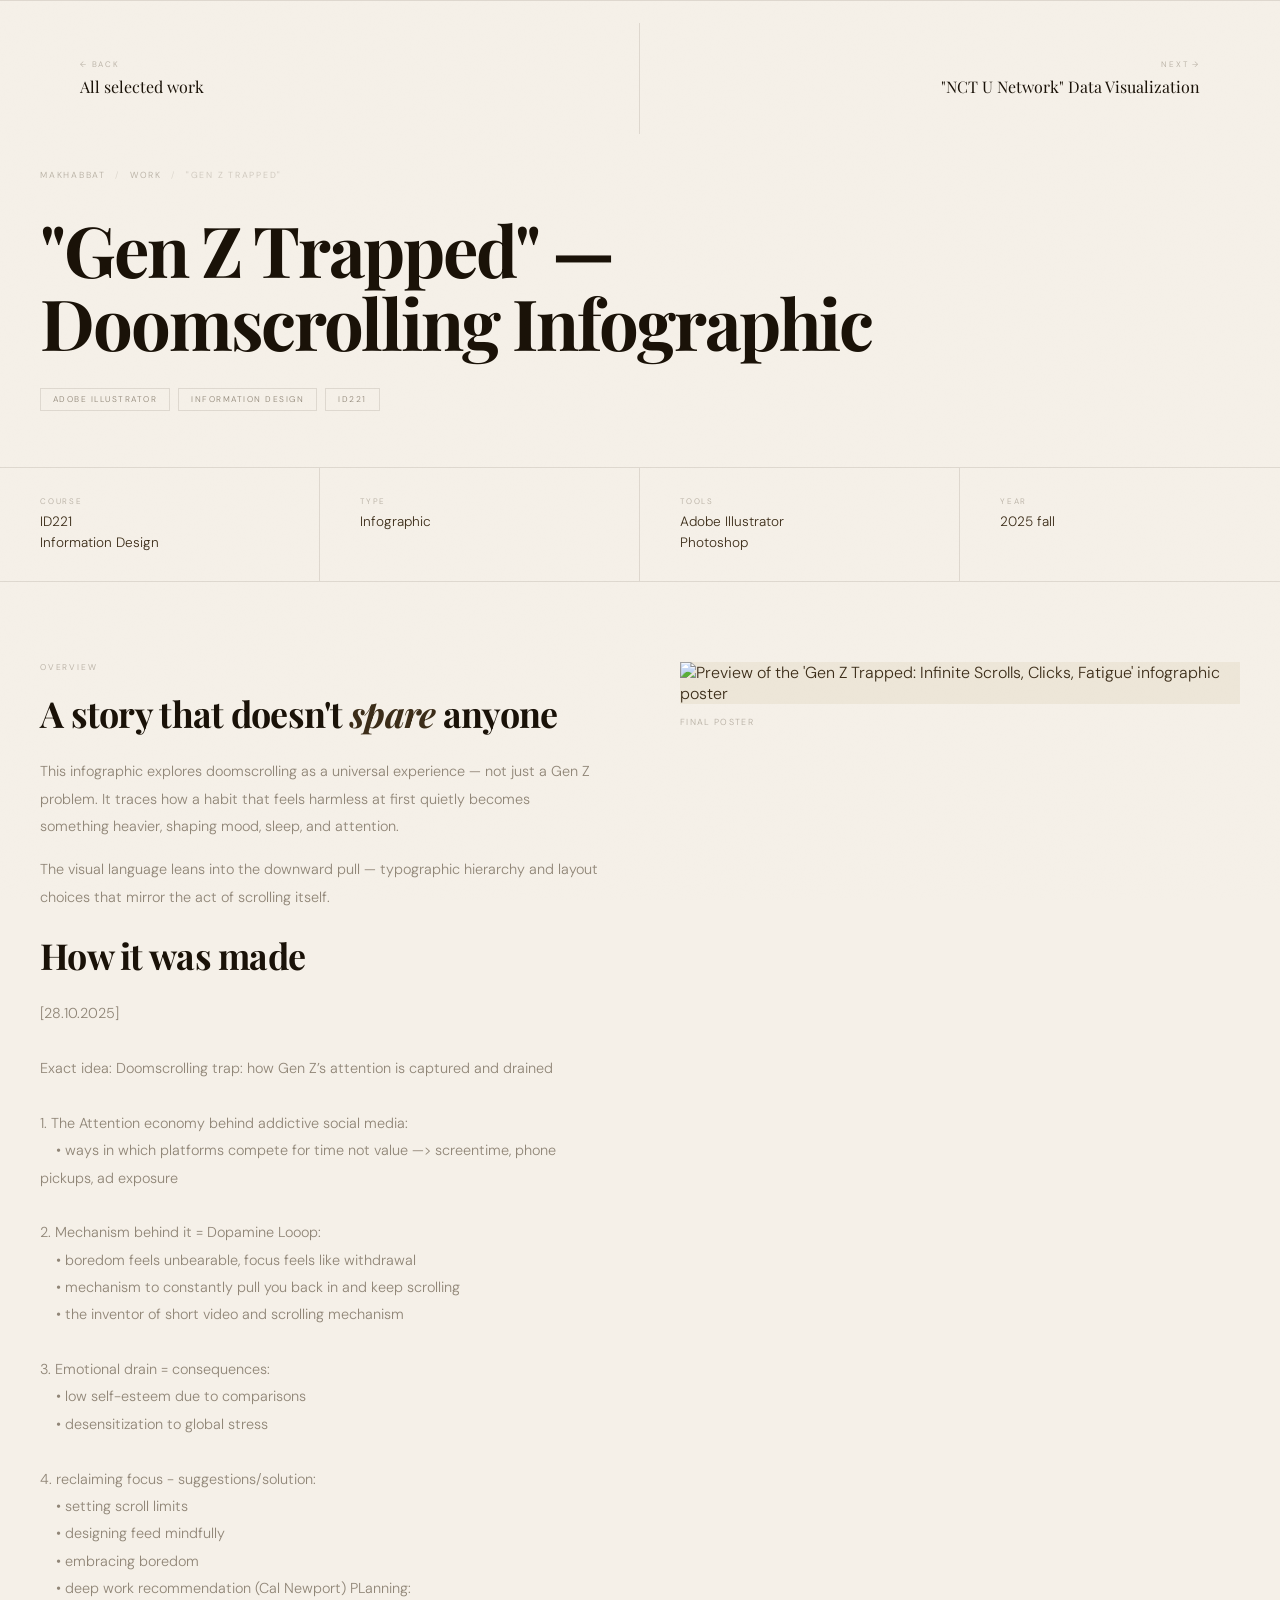
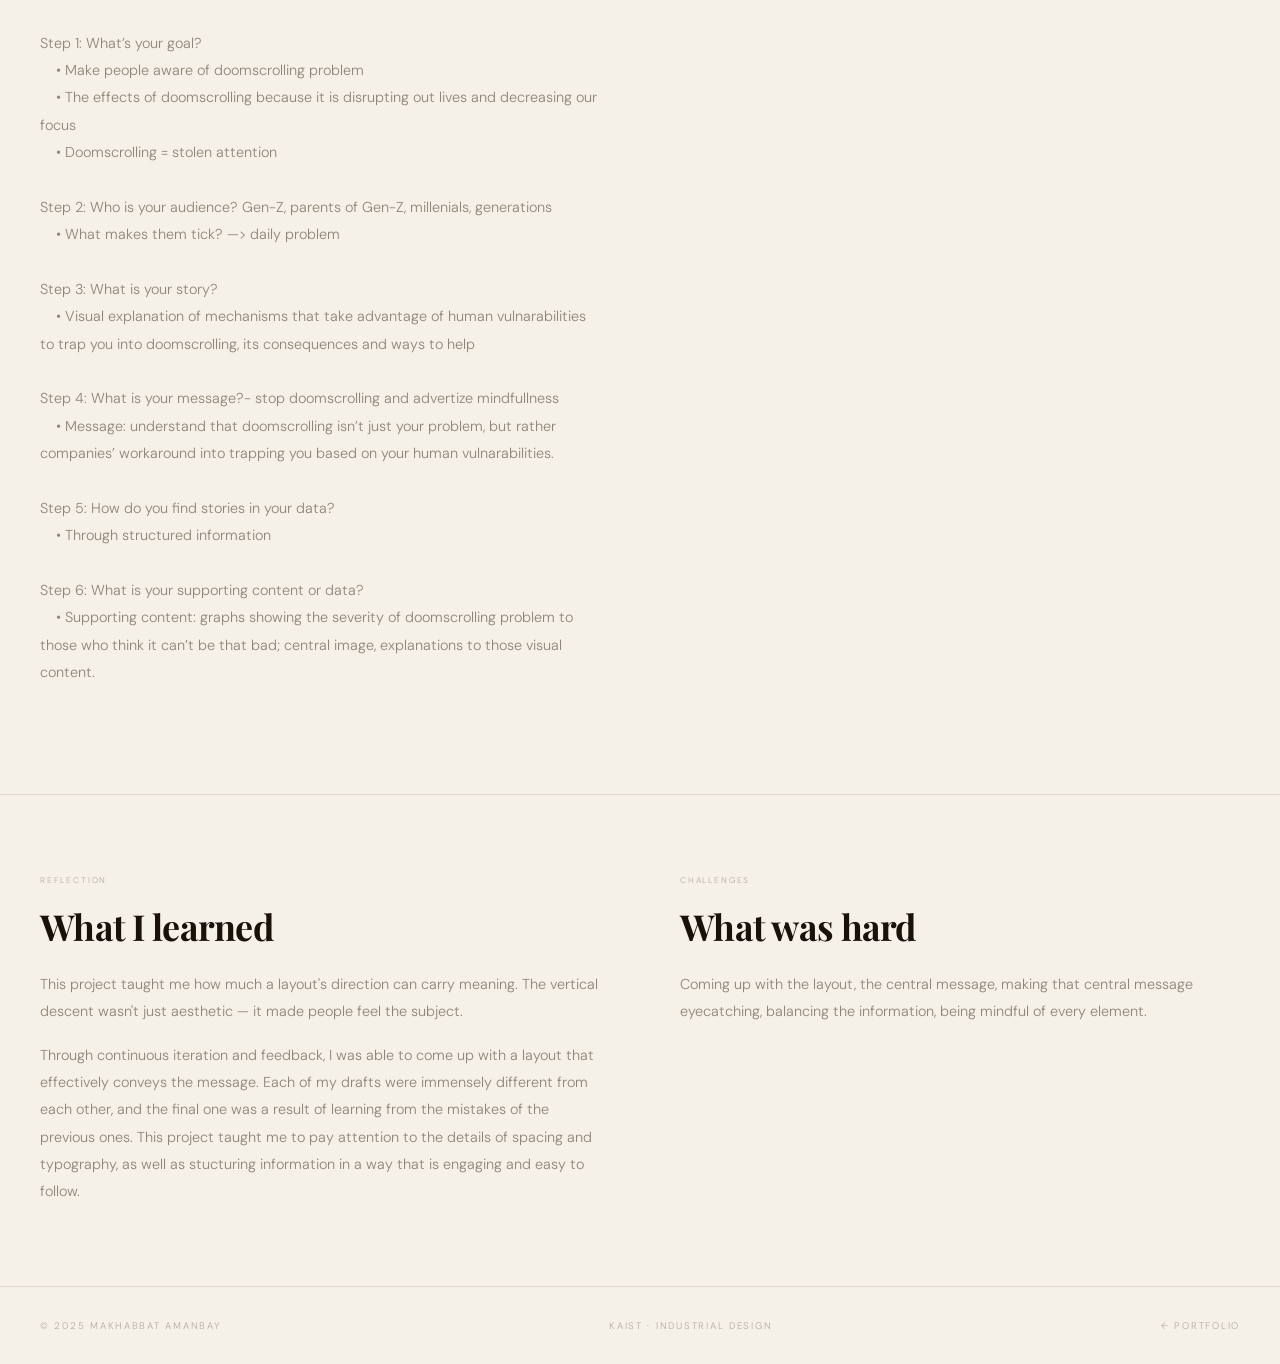
==== project-genz-infographic.html @ a84c22ec "corrected linking" ====
<!DOCTYPE html>
<html lang="en">
<head>
<meta charset="UTF-8"/>
<meta name="viewport" content="width=device-width, initial-scale=1.0"/>
<title>"Gen Z Trapped: Infinite Scrolls, Clicks, Fatigue" Infographic</title>
<link rel="preconnect" href="https://fonts.googleapis.com"/>
<link rel="preconnect" href="https://fonts.gstatic.com" crossorigin/>
<link href="https://fonts.googleapis.com/css2?family=Playfair+Display:ital,wght@0,400;0,700;0,900;1,400;1,700&family=DM+Sans:wght@200;300;400;500&family=DM+Mono:wght@300;400&display=swap" rel="stylesheet"/>
<link rel="stylesheet" href="styles.css"/>
<style>
/* ── Project page extras ── */
.poster-full {
  width: 100%;
  max-width: 900px;
  margin: 0 auto;
  background: var(--surface);
}

.poster-full img {
  display: block;
  width: 100%;
  height: auto;
  object-fit: contain;
}

.proj-hero {
  min-height: 52vh;
  display: flex; flex-direction: column; justify-content: flex-end;
  padding: 8rem 2.5rem 3.5rem;
  border-bottom: 1px solid var(--border);
}
.proj-breadcrumb {
  display: flex; align-items: center; gap: 0.6rem;
  font-size: 0.55rem; letter-spacing: 0.2em; text-transform: uppercase;
  color: var(--muted); margin-bottom: 2rem;
}
.proj-breadcrumb a { color: var(--muted); text-decoration: none; transition: color .2s; }
.proj-breadcrumb a:hover { color: var(--cream); }
.proj-breadcrumb span { opacity: 0.4; }
.proj-title {
  font-family: 'Playfair Display', serif;
  font-size: clamp(2.2rem, 5.5vw, 5rem); font-weight: 700;
  color: var(--white); letter-spacing: -0.03em; line-height: 1.05;
  max-width: 860px; margin-bottom: 1.75rem;
}
.proj-tools { display: flex; flex-wrap: wrap; gap: 0.5rem; }
.proj-tool {
  font-size: 0.52rem; letter-spacing: 0.18em; text-transform: uppercase;
  color: var(--cream-dim); border: 1px solid var(--border);
  padding: 0.3rem 0.75rem; background: transparent;
}

/* Meta strip */
.proj-meta-strip {
  display: grid; grid-template-columns: repeat(4, 1fr);
  border-bottom: 1px solid var(--border);
}
.proj-meta-cell {
  padding: 1.75rem 2.5rem;
  border-right: 1px solid var(--border);
}
.proj-meta-cell:last-child { border-right: none; }
.proj-meta-label { font-size: 0.5rem; letter-spacing: 0.22em; text-transform: uppercase; color: var(--muted); margin-bottom: 0.4rem; }
.proj-meta-val { font-size: 0.85rem; color: var(--cream); line-height: 1.5; }

/* Content blocks */
.proj-section { padding: 5rem 2.5rem; border-bottom: 1px solid var(--border); }
.proj-section:last-of-type { border-bottom: none; }
.proj-eyebrow { font-size: 0.52rem; letter-spacing: 0.22em; text-transform: uppercase; color: var(--muted); margin-bottom: 1.25rem; }
.proj-heading {
  font-family: 'Playfair Display', serif;
  font-size: clamp(1.5rem, 2.8vw, 2.4rem); font-weight: 700;
  color: var(--white); letter-spacing: -0.02em; line-height: 1.15; margin-bottom: 1.5rem;
}
.proj-heading em { font-style: italic; color: var(--cream); }
.proj-body { font-size: 0.9rem; color: var(--cream-dim); line-height: 1.9; max-width: 660px; }
.proj-body p + p { margin-top: 1rem; }

.two-col { display: grid; grid-template-columns: 1fr 1fr; gap: 5rem; align-items: start; }
.three-col { display: grid; grid-template-columns: 1fr 1fr 1fr; gap: 1px; background: var(--border); margin-top: 3rem; }
.two-col-img { display: grid; grid-template-columns: 1fr 1fr; gap: 1px; background: var(--border); margin-top: 3rem; }

/* Image slots */
.img-slot {
  background: var(--surface); aspect-ratio: 4/3;
  display: flex; align-items: center; justify-content: center;
  color: var(--muted); font-size: 0.55rem; letter-spacing: 0.18em;
  text-transform: uppercase; overflow: hidden;
}
.img-slot.tall { aspect-ratio: 2/3; }
.img-slot.wide { aspect-ratio: 16/9; }
.img-slot img { width: 100%; height: 100%; object-fit: cover; display: block; }
.img-caption { font-size: 0.55rem; letter-spacing: 0.15em; text-transform: uppercase; color: var(--muted); margin-top: 0.75rem; }

/* Process list */
.process-list { margin-top: 2.5rem; }
.process-step {
  display: grid; grid-template-columns: 48px 1fr;
  gap: 1.75rem; align-items: start;
  padding: 1.5rem 0; border-top: 1px solid var(--border);
}
.process-step:last-child { border-bottom: 1px solid var(--border); }
.ps-num { font-family: 'DM Mono', monospace; font-size: 0.58rem; color: var(--muted); padding-top: 0.1rem; }
.ps-title { font-size: 0.82rem; color: var(--cream); margin-bottom: 0.3rem; }
.ps-desc { font-size: 0.75rem; color: var(--cream-dim); line-height: 1.75; }

/* Prev/next nav */
.proj-footer-nav {
  display: grid; grid-template-columns: 1fr 1fr;
  border-top: 1px solid var(--border);
}
.pfn-item {
  padding: 2.25rem 2.5rem; text-decoration: none; color: var(--cream);
  display: flex; flex-direction: column; gap: 0.5rem;
  transition: background .2s;
}
.pfn-item:first-child { border-right: 1px solid var(--border); }
.pfn-item:hover { background: var(--surface); }
.pfn-dir { font-size: 0.5rem; letter-spacing: 0.22em; text-transform: uppercase; color: var(--muted); }
.pfn-title { font-family: 'Playfair Display', serif; font-size: 1rem; color: var(--white); line-height: 1.3; }
.pfn-next { align-items: flex-end; text-align: right; }

@media (max-width: 780px) {
  .proj-hero { padding: 7rem 1.5rem 2.5rem; }
  .proj-meta-strip { grid-template-columns: 1fr 1fr; }
  .proj-meta-cell { border-bottom: 1px solid var(--border); }
  .proj-section { padding: 3.5rem 1.5rem; }
  .two-col { grid-template-columns: 1fr; gap: 2.5rem; }
  .three-col, .two-col-img { grid-template-columns: 1fr; }
  .proj-footer-nav { grid-template-columns: 1fr; }
  .pfn-item:first-child { border-right: none; border-bottom: 1px solid var(--border); }
  .pfn-next { align-items: flex-start; text-align: left; }
}
</style>
</head>
<body>

<!-- NAV -->
<!-- <nav id="nav">
  <a href="portfolio.html" class="nav-logo">Makhabbat</a>
  <div class="nav-right">
    <ul class="nav-links">
      <li><a href="portfolio.html#about">About</a></li>
      <li><a href="portfolio.html#projects">Work</a></li>
      <li><a href="portfolio.html#contact">Contact</a></li>
    </ul>
    <a href="portfolio.html#projects" class="status-pill">← All work</a>
  </div>
</nav> -->
<!-- <nav id="nav">
  <a href="portfolio.html" class="nav-logo">Makhabbat</a>
  <ul class="nav-links">
    <li><a href="portfolio.html#about">About</a></li>
    <li><a href="portfolio.html#projects">Work</a></li>
    <li><a href="portfolio.html#contact">Contact</a></li>
  </ul>
  <a href="portfolio.html#projects" class="status-pill">← All work</a>
</nav> -->

<!-- HERO -->
<header class="proj-hero">
  <div class="proj-meta-label"></div>
  <div class="proj-breadcrumb">
    <a href="index.html">Makhabbat</a>
    <span>/</span>
    <a href="index.html#projects">Work</a>
    <span>/</span>
    <span style="color:var(--cream-dim)">"Gen Z Trapped"</span>
  </div>
  <h1 class="proj-title">"Gen Z Trapped" — Doomscrolling Infographic</h1>
  <div class="proj-tools">
    <span class="proj-tool">Adobe Illustrator</span>
    <span class="proj-tool">Information Design</span>
    <span class="proj-tool">ID221</span>
  </div>
</header>

<!-- META STRIP -->
<div class="proj-meta-strip">
  <div class="proj-meta-cell">
    <div class="proj-meta-label">Course</div>
    <div class="proj-meta-val">ID221<br/>Information Design</div>
  </div>
  <div class="proj-meta-cell">
    <div class="proj-meta-label">Type</div>
    <div class="proj-meta-val">Infographic</div>
  </div>
  <div class="proj-meta-cell">
    <div class="proj-meta-label">Tools</div>
    <div class="proj-meta-val">Adobe Illustrator</div>
    <div class="proj-meta-val">Photoshop</div>
  </div>
  <div class="proj-meta-cell">
    <div class="proj-meta-label">Year</div>
    <div class="proj-meta-val">2025 fall</div>
  </div>
</div>

<!-- OVERVIEW -->
<section class="proj-section">
  <div class="two-col">
    <div>
      <div class="proj-eyebrow">Overview</div>
      <h2 class="proj-heading">A story that doesn't <em>spare</em> anyone</h2>
      <div class="proj-body">
        <p>This infographic explores doomscrolling as a universal experience — not just a Gen Z problem. It traces how a habit that feels harmless at first quietly becomes something heavier, shaping mood, sleep, and attention.</p>
        <p>The visual language leans into the downward pull — typographic hierarchy and layout choices that mirror the act of scrolling itself.</p>
      </div>
      <div>
        <h2 class="proj-heading"></h2>
        <h2 class="proj-heading">How it was made</h2>
            <div class="proj-body">
              [28.10.2025]<br><br>

              Exact idea: Doomscrolling trap: how Gen Z’s attention is captured and drained<br><br>

              1. The Attention economy behind addictive social media:<br>
              &nbsp;&nbsp;&nbsp;&nbsp;• ways in which platforms compete for time not value —&gt; screentime, phone pickups, ad exposure<br><br>

              2. Mechanism behind it = Dopamine Looop:<br>
              &nbsp;&nbsp;&nbsp;&nbsp;• boredom feels unbearable, focus feels like withdrawal<br>
              &nbsp;&nbsp;&nbsp;&nbsp;• mechanism to constantly pull you back in and keep scrolling<br>
              &nbsp;&nbsp;&nbsp;&nbsp;• the inventor of short video and scrolling mechanism<br><br>

              3. Emotional drain = consequences:<br>
              &nbsp;&nbsp;&nbsp;&nbsp;• low self-esteem due to comparisons<br>
              &nbsp;&nbsp;&nbsp;&nbsp;• desensitization to global stress<br><br>

              4. reclaiming focus - suggestions/solution:<br>
              &nbsp;&nbsp;&nbsp;&nbsp;• setting scroll limits<br>
              &nbsp;&nbsp;&nbsp;&nbsp;• designing feed mindfully<br>
              &nbsp;&nbsp;&nbsp;&nbsp;• embracing boredom<br>
              &nbsp;&nbsp;&nbsp;&nbsp;• deep work recommendation (Cal Newport)

              PLanning:<br><br>

              Step 1: What’s your goal? <br>
              &nbsp;&nbsp;&nbsp;&nbsp;• Make people aware of doomscrolling problem<br>
              &nbsp;&nbsp;&nbsp;&nbsp;• The effects of doomscrolling because it is disrupting out lives and decreasing our focus <br>
              &nbsp;&nbsp;&nbsp;&nbsp;• Doomscrolling = stolen attention<br><br>

              Step 2: Who is your audience? Gen-Z, parents of Gen-Z, millenials, generations<br>
              &nbsp;&nbsp;&nbsp;&nbsp;• What makes them tick? —> daily problem<br><br>

              Step 3: What is your story?<br>
              &nbsp;&nbsp;&nbsp;&nbsp;• Visual explanation of mechanisms that take advantage 
              of human vulnarabilities to trap you into doomscrolling, its consequences and ways to help<br><br>

              Step 4: What is your message?- stop doomscrolling and advertize mindfullness<br>
              &nbsp;&nbsp;&nbsp;&nbsp;• Message: understand that doomscrolling isn’t just your problem, 
              but rather companies’ workaround into trapping you based on your human vulnarabilities.<br><br>

              Step 5: How do you find stories in your data?<br>
              &nbsp;&nbsp;&nbsp;&nbsp;• Through structured information<br><br>

              Step 6: What is your supporting content or data?<br>
              &nbsp;&nbsp;&nbsp;&nbsp;• Supporting content: graphs showing the severity of doomscrolling 
              problem to those who think it can’t be that bad;  central image, explanations to those visual content.<br><br>
        </div>
      </div>
    </div>
    <div>
      <!-- Replace with your actual poster image -->
      <div class="poster-full">
        <img src="P2_updated spacing .png" alt="Preview of the 'Gen Z Trapped: Infinite Scrolls, Clicks, Fatigue' infographic poster"/>
      </div>
      <div class="img-caption">Final Poster</div>
    </div>
  </div>

</section>

<!-- PROCESS -->
<!-- <section class="proj-section">
  <div class="proj-eyebrow">Process</div>
  <h2 class="proj-heading">How it was made</h2>
  <div class="process-list">
    <div class="process-step">
      <div class="ps-num">01</div>
      <div>
        <div class="ps-title">Research &amp; data gathering</div>
        <div class="ps-desc">Collected statistics on screen time, mental health correlations, and generational usage patterns to find the story worth telling.</div>
      </div>
    </div>
    <div class="process-step">
      <div class="ps-num">02</div>
      <div>
        <div class="ps-title">Narrative structure</div>
        <div class="ps-desc">Decided to frame it as a descent — from casual use to compulsion — giving the layout a vertical, scrolling metaphor.</div>
      </div>
    </div>
    <div class="process-step">
      <div class="ps-num">03</div>
      <div>
        <div class="ps-title">Visual design</div>
        <div class="ps-desc">Built the full infographic in Illustrator, iterating on type hierarchy, data visualization forms, and color to maintain readability while feeling slightly uneasy.</div>
      </div>
    </div>
  </div>
</section> -->

<!-- IMAGES / DETAILS -->
<!-- <section class="proj-section">
  <div class="proj-eyebrow">Details</div>
  <h2 class="proj-heading">Closer look</h2>
  <div class="three-col">
    <div class="img-slot">Detail 01</div>
    <div class="img-slot">Detail 02</div>
    <div class="img-slot">Detail 03</div>
  </div>
  <div class="img-caption" style="margin-top:0.75rem">Cropped sections of the final poster</div>
</section> -->

<!-- REFLECTION -->
<section class="proj-section">
  <div class="two-col">
    <div>
      <div class="proj-eyebrow">Reflection</div>
      <h2 class="proj-heading">What I learned</h2>
      <div class="proj-body">
        <p>This project taught me how much a layout's direction can carry meaning. The vertical descent wasn't just aesthetic — it made people feel the subject.</p>
        <p>Through continuous iteration and feedback, I was able to come up with a layout that effectively conveys the message.
        Each of my drafts were immensely different from each other, and the final one was a result of learning from the mistakes of the previous ones.
        This project taught me to pay attention to the details of spacing and typography, as well as stucturing information in a way that is engaging and easy to follow.
        </p>
      </div>
    </div>
    <div>
      <div class="proj-eyebrow">Challenges</div>
      <h2 class="proj-heading">What was hard</h2>
      <div class="proj-body">
        <p>Coming up with the layout, the central message, making that central message eyecatching, balancing the information, being mindful of every element.</p>
      </div>
    </div>
  </div>
</section>

<!-- PREV / NEXT -->
<nav class="proj-footer-nav">
  <a href="index.html#projects" class="pfn-item">
    <span class="pfn-dir">← Back</span>
    <span class="pfn-title">All selected work</span>
  </a>
  <a href="project-nct-network.html" class="pfn-item pfn-next">
    <span class="pfn-dir">Next →</span>
    <span class="pfn-title">"NCT U Network" Data Visualization</span>
  </a>
</nav>

<footer>
  <span>© 2025 Makhabbat Amanbay</span>
  <span>KAIST · Industrial Design</span>
  <a href="portfolio.html">← Portfolio</a>
</footer>

<script src="script.js"></script>
</body>
</html>
---- styles.css ----
/* :root {
  --bg: #0b0a09;
  --surface: #131210;
  --border: rgba(220,200,170,0.1);
  --cream: #ddc8aa;
  --cream-dim: rgba(221,200,170,0.5);
  --muted: rgba(221,200,170,0.3);
  --white: #f4ede0;
  --tag-bg: rgba(221,200,170,0.06);
} */



:root{
--bg: #f5f0e8;        /* page background — warm cream */
--surface: #ede6d8;   /* card backgrounds */
--border: rgba(60,45,25,0.12);  /* subtle lines */
--cream: #3c2d19;     /* main text color */
--cream-dim: rgba(60,45,25,0.55); /* secondary text */
--muted: rgba(60,45,25,0.35);   /* labels, hints */
--white: #1a1208;     /* headings — deep warm black */
}


*, *::before, *::after { box-sizing: border-box; margin: 0; padding: 0; }
html { scroll-behavior: smooth; }
body {
  background: var(--bg);
  color: var(--cream);
  font-family: 'DM Sans', sans-serif;
  font-weight: 300;
  overflow-x: hidden;
}




/* #cur {
  position: fixed; pointer-events: none; z-index: 9999;
  transform: translate(-50%, -50%);
  width: 18px; height: 18px;
  transition: opacity .2s;
}
#cur svg {
  width: 100%; height: 100%;
  fill: var(--cream); opacity: 0.85;
  filter: drop-shadow(0 0 5px rgba(221,200,170,0.3));
  transition: transform .25s ease, fill .25s;
}
#cur-r {
  position: fixed; pointer-events: none; z-index: 9998;
  transform: translate(-50%, -50%);
  width: 40px; height: 40px;
  transition: width .3s, height .3s;
}
#cur-r svg {
  width: 100%; height: 100%;
  fill: none; stroke: rgba(221,200,170,0.25); stroke-width: 1;
  transition: all .3s;
}
body:has(a:hover) #cur svg, body:has(button:hover) #cur svg {
  transform: scale(1.4);
  fill: var(--white);
  filter: drop-shadow(0 0 10px rgba(221,200,170,0.55));
}
body:has(a:hover) #cur-r, body:has(button:hover) #cur-r { width: 56px; height: 56px; }
body:has(a:hover) #cur-r svg, body:has(button:hover) #cur-r svg { stroke: rgba(221,200,170,0.45); } */

/* NAV */
nav {
  position: fixed; top: 0; left: 0; right: 0; z-index: 100;
  display: flex; align-items: center; justify-content: space-between;
  padding: 1.4rem 2.5rem;
  border-bottom: 1px solid transparent;
  transition: border-color .4s, backdrop-filter .4s, background .4s;
}
nav.scrolled {
  border-color: var(--border);
  backdrop-filter: blur(16px);
  background: rgba(245,240,232,0.92);
}
.nav-logo {
  font-family: 'Playfair Display', serif;
  font-size: 1.25rem; font-style: italic;
  color: var(--white); text-decoration: none; letter-spacing: -0.01em;
}
.nav-right { display: flex; align-items: center; gap: 2rem; }
.nav-links { display: flex; gap: 1.75rem; list-style: none; }
.nav-links a {
  font-size: 0.7rem; letter-spacing: 0.18em; text-transform: uppercase;
  color: var(--cream-dim); text-decoration: none; transition: color .25s;
}
.nav-links a:hover { color: var(--white); }
.status-pill {
  display: flex; align-items: center; gap: 0.5rem;
  border: 1px solid var(--border); border-radius: 100px;
  padding: 0.35rem 0.85rem;
  font-size: 0.6rem; letter-spacing: 0.15em; text-transform: uppercase;
  color: var(--cream-dim); text-decoration: none;
  transition: border-color .25s, color .25s;
}
.status-pill:hover { border-color: var(--cream-dim); color: var(--cream); }
.status-dot { width: 6px; height: 6px; border-radius: 50%; background: #6fcf97; animation: pulse 2s infinite; }
@keyframes pulse { 0%,100%{opacity:1} 50%{opacity:.4} }

/* HERO */
#hero {
  min-height: 100vh;
  display: flex; flex-direction: column; justify-content: flex-end;
  padding: 0 2.5rem 3rem; position: relative; overflow: hidden;
}
.hero-top-bar {
  position: absolute; top: 5.5rem; left: 2.5rem; right: 2.5rem;
  display: flex; justify-content: space-between; align-items: flex-start;
}
.hero-discipline {
  font-size: 0.65rem; letter-spacing: 0.25em; text-transform: uppercase;
  color: var(--muted); line-height: 1.8;
}
.hero-clock {
  font-family: 'DM Mono', monospace;
  font-size: 0.7rem; color: var(--muted); letter-spacing: 0.1em; text-align: right;
}
.hero-clock span { display: block; margin-top: 0.25rem; font-size: 0.55rem; letter-spacing: 0.2em; }

.marquee-wrap { overflow: hidden; margin-bottom: -0.3em; user-select: none; }
.marquee-track {
  display: flex; gap: 0.5em; white-space: nowrap;
  animation: marquee 20s linear infinite;
}
.marquee-track:hover { animation-play-state: paused; }
@keyframes marquee { from{transform:translateX(0)} to{transform:translateX(-50%)} }
.marquee-name {
  font-family: 'Playfair Display', serif;
  font-size: clamp(6rem, 16vw, 14rem); font-weight: 900;
  line-height: 0.92; letter-spacing: -0.03em; color: var(--white); flex-shrink: 0;
}
.marquee-name.kz {
  color: transparent; -webkit-text-stroke: 1px rgba(60,45,25,0.18); font-style: italic;
}

.hero-bottom {
  display: flex; justify-content: space-between; align-items: flex-end;
  margin-top: 2rem; padding-top: 1.5rem; border-top: 1px solid var(--border);
}
.hero-tagline { font-size: clamp(0.75rem,1.2vw,0.9rem); color: var(--cream-dim); line-height: 1.7; max-width: 400px; }
.hero-tagline em { font-style: italic; color: var(--cream); }
.scroll-hint {
  font-size: 0.6rem; letter-spacing: 0.25em; text-transform: uppercase;
  color: var(--muted); display: flex; align-items: center; gap: 0.75rem;
}
.scroll-hint::before {
  content: ''; display: block; width: 32px; height: 1px; background: var(--muted);
  animation: lineGrow 2s ease infinite;
}
@keyframes lineGrow { 0%,100%{width:20px} 50%{width:40px} }

/* SECTIONS */
section { padding: 7rem 2.5rem; }
.s-label { display: flex; align-items: center; gap: 1.25rem; margin-bottom: 4rem; }
.s-num { font-family: 'DM Mono', monospace; font-size: 0.65rem; color: var(--muted); }
.s-title {
  font-family: 'Playfair Display', serif;
  font-size: clamp(2.2rem, 4vw, 3.5rem); font-weight: 700;
  color: var(--white); letter-spacing: -0.02em;
}
.s-title em { font-style: italic; color: var(--cream); }
.s-line { flex: 1; height: 1px; background: var(--border); }

/* ABOUT */
#about { border-top: 1px solid var(--border); }
.about-grid { display: grid; grid-template-columns: 220px 1fr; gap: 4rem; align-items: start; }
.photo-frame { position: relative; width: 220px; aspect-ratio: 3/4; overflow: hidden; background: var(--surface); flex-shrink: 0; }
.photo-frame img { width: 100%; height: 100%; object-fit: cover; filter: grayscale(15%); display: block; }
.photo-placeholder-new {
  width: 100%; height: 100%; display: flex; flex-direction: column;
  align-items: center; justify-content: center; gap: 1rem; color: var(--muted);
  background: linear-gradient(135deg, #e8dece 0%, #ddd3be 100%);
}
.photo-placeholder-new .ph-icon { font-size: 2rem; opacity: 0.2; }
.photo-placeholder-new .ph-text { font-size: 0.6rem; letter-spacing: 0.25em; text-transform: uppercase; }
.photo-caption {
  margin-top: 0.75rem; display: flex; justify-content: space-between;
  font-size: 0.6rem; letter-spacing: 0.15em; text-transform: uppercase; color: var(--muted);
  width: 220px;
}

.about-text-col { padding-top: 0.5rem; }
.about-name-block { margin-bottom: 2.5rem; }
.name-kz {
  font-family: 'Playfair Display', serif;
  font-size: clamp(1.5rem,3vw,2.5rem); font-style: italic;
  color: var(--cream-dim); display: block; margin-bottom: 0.25rem;
}
.name-en {
  font-family: 'Playfair Display', serif;
  font-size: clamp(2.5rem,5vw,4rem); font-weight: 700;
  color: var(--white); letter-spacing: -0.02em; line-height: 1;
}
.name-meaning {
  font-size: 0.6rem; letter-spacing: 0.25em; text-transform: uppercase;
  color: var(--muted); margin-top: 0.6rem; display: block;
}
.about-bio { font-size: 1rem; line-height: 1.85; color: var(--cream-dim); margin-bottom: 2.5rem; }
.about-bio strong { color: var(--cream); font-weight: 400; }
.about-tags { display: flex; flex-wrap: wrap; gap: 0.5rem; margin-bottom: 2.5rem; }
.tag {
  font-size: 0.6rem; letter-spacing: 0.18em; text-transform: uppercase;
  border: 1px solid var(--border); padding: 0.4rem 0.85rem;
  color: var(--cream-dim); background: var(--tag-bg); transition: all .25s;
}
.tag:hover { border-color: var(--cream-dim); color: var(--cream); }
.about-details { display: grid; grid-template-columns: 1fr 1fr; }
.detail-item { padding: 1.25rem 0; border-top: 1px solid var(--border); }
.detail-item:nth-child(odd) { padding-right: 2rem; }
.detail-label { font-size: 0.55rem; letter-spacing: 0.25em; text-transform: uppercase; color: var(--muted); margin-bottom: 0.3rem; }
.detail-value { font-size: 0.85rem; color: var(--cream); }

/* PROJECTS */

/* PROJECTS — flat horizontal row */
.project-row {
  display: flex;
  gap: 1px;
  background: var(--border);
}
.card {
  background: var(--bg);
  padding: 2rem;
  flex: 1;
  min-width: 0;
  position: relative;
  overflow: hidden;
  transition: background .25s;
  text-decoration: none;
  color: inherit;
  display: flex;
  flex-direction: column;
}
.card::after {
  content: ''; position: absolute; bottom: 0; left: 0; right: 0; height: 2px;
  background: var(--cream); transform: scaleX(0); transform-origin: left; transition: transform .35s ease;
}
.card:hover { background: var(--surface); }
.card:hover::after { transform: scaleX(1); }
.card-course { font-size: 0.52rem; letter-spacing: 0.18em; text-transform: uppercase; color: var(--muted); margin-bottom: 0.4rem; }
.card-id { font-family: 'DM Mono', monospace; font-size: 0.6rem; color: var(--muted); margin-bottom: 1.5rem; }
.card-title { font-family: 'Playfair Display', serif; font-size: 1.2rem; font-weight: 700; color: var(--white); line-height: 1.2; margin-bottom: 0.6rem; flex: 1; }
.card-desc { font-size: 0.72rem; color: var(--cream-dim); line-height: 1.75; margin-bottom: 1.5rem; display: -webkit-box; -webkit-line-clamp: 4; -webkit-box-orient: vertical; overflow: hidden; }
.card-foot { display: flex; justify-content: space-between; align-items: center; margin-top: auto; }
.card-tools { display: flex; flex-wrap: wrap; gap: 0.35rem; }
.card-type { font-size: 0.5rem; letter-spacing: 0.16em; text-transform: uppercase; color: var(--muted); border: 1px solid var(--border); padding: 0.2rem 0.5rem; }
.card-arrow { font-size: 0.9rem; color: var(--cream); opacity: 0; transition: opacity .2s, transform .2s; flex-shrink: 0; }
.card:hover .card-arrow { opacity: 1; transform: translate(3px,-3px); }

/* #projects { border-top: 1px solid var(--border); }
.course-tabs { display: flex; margin-bottom: 3.5rem; border-bottom: 1px solid var(--border); }
.course-tab {
  padding: 0.85rem 1.5rem; font-size: 0.65rem; letter-spacing: 0.18em;
  text-transform: uppercase; color: var(--muted); cursor: pointer;
  border: none; border-bottom: 2px solid transparent; margin-bottom: -1px;
  background: none; font-family: 'DM Sans', sans-serif; transition: all .25s;
}
.course-tab.active { color: var(--white); border-bottom-color: var(--cream); }
.course-tab:hover:not(.active) { color: var(--cream-dim); }
.course-panel { display: none; }
.course-panel.active { display: block; }
.course-meta { display: flex; align-items: baseline; gap: 1.5rem; margin-bottom: 2.5rem; }
.course-code-big {
  font-family: 'Playfair Display', serif;
  font-size: clamp(3rem,6vw,5rem); font-weight: 700;
  color: transparent; -webkit-text-stroke: 1px rgba(60,45,25,0.12);
  line-height: 1; letter-spacing: -0.03em;
}
.course-name-big { font-size: 0.65rem; letter-spacing: 0.2em; text-transform: uppercase; color: var(--muted); }
.project-cards { display: grid; grid-template-columns: repeat(auto-fill, minmax(320px, 1fr)); gap: 1px; }
.project-card {
  background: var(--surface); padding: 2.25rem;
  border: 1px solid var(--border); transition: background .3s, border-color .3s, transform .3s;
  cursor: pointer; position: relative; overflow: hidden;
}
.project-card::after {
  content: ''; position: absolute; bottom: 0; left: 0; right: 0; height: 2px;
  background: var(--cream); transform: scaleX(0); transform-origin: left; transition: transform .4s;
}
.project-card:hover { background: rgba(60,45,25,0.03); border-color: rgba(60,45,25,0.18); transform: translateY(-2px); }
.project-card:hover::after { transform: scaleX(1); }
.project-card-num { font-family: 'DM Mono', monospace; font-size: 0.65rem; color: var(--muted); margin-bottom: 1.75rem; }
.project-card-title { font-family: 'Playfair Display', serif; font-size: 1.5rem; font-weight: 700; color: var(--white); line-height: 1.2; margin-bottom: 0.75rem; letter-spacing: -0.01em; }
.project-card-desc { font-size: 0.78rem; color: var(--cream-dim); line-height: 1.75; margin-bottom: 1.75rem; }
.project-card-footer { display: flex; justify-content: space-between; align-items: center; }
.project-card-type { font-size: 0.55rem; letter-spacing: 0.2em; text-transform: uppercase; color: var(--muted); }
.project-card-arrow { color: var(--cream); font-size: 1rem; opacity: 0; transition: opacity .25s, transform .25s; }
.project-card:hover .project-card-arrow { opacity: 1; transform: translate(3px,-3px); } */

/* CONTACT */
#contact { border-top: 1px solid var(--border); }
.contact-grid { display: grid; grid-template-columns: 1.2fr 1fr; gap: 6rem; align-items: start; }
.contact-headline {
  font-family: 'Playfair Display', serif;
  font-size: clamp(2.5rem,5vw,4.5rem); font-weight: 700;
  line-height: 1.1; letter-spacing: -0.02em; color: var(--white); margin-bottom: 1.5rem;
}
.contact-headline em { font-style: italic; color: var(--cream); }
.contact-sub { font-size: 0.85rem; color: var(--cream-dim); line-height: 1.8; max-width: 380px; }
.c-link {
  display: flex; align-items: center; gap: 1.25rem;
  padding: 1.25rem 0; border-bottom: 1px solid var(--border);
  text-decoration: none; color: var(--cream); transition: padding-left .3s;
}
.c-link:first-child { border-top: 1px solid var(--border); }
.c-link:hover { padding-left: 0.75rem; }
.c-link:hover .c-label { color: var(--white); }
.c-link:hover .c-arrow { opacity: 1; transform: translate(4px,-4px); }
.c-icon {
  width: 38px; height: 38px; border: 1px solid var(--border);
  display: flex; align-items: center; justify-content: center; flex-shrink: 0;
  transition: border-color .25s, background .25s;
}
.c-link:hover .c-icon { border-color: var(--cream-dim); background: var(--tag-bg); }
.c-icon svg { width: 16px; height: 16px; stroke: var(--cream-dim); fill: none; stroke-width: 1.25; }
.c-body { flex: 1; }
.c-type { font-size: 0.55rem; letter-spacing: 0.2em; text-transform: uppercase; color: var(--muted); display: block; margin-bottom: 0.2rem; }
.c-label { font-family: 'Playfair Display', serif; font-size: 1.05rem; transition: color .25s; }
.c-arrow { color: var(--cream); opacity: 0; transition: opacity .25s, transform .25s; font-size: 0.85rem; }

footer {
  border-top: 1px solid var(--border); padding: 2rem 2.5rem;
  display: flex; justify-content: space-between; align-items: center;
}
footer span, footer a { font-size: 0.6rem; letter-spacing: 0.18em; text-transform: uppercase; color: var(--muted); text-decoration: none; }
footer a:hover { color: var(--cream); }

/* REVEAL */
.reveal { opacity: 0; transform: translateY(28px); transition: opacity .9s ease, transform .9s ease; }
.reveal.in { opacity: 1; transform: none; }

/* NOISE */
body::after {
  content: ''; position: fixed; inset: 0; pointer-events: none; z-index: 2; opacity: 0.15;
  background-image: url("data:image/svg+xml,%3Csvg xmlns='http://www.w3.org/2000/svg' width='300' height='300'%3E%3Cfilter id='n'%3E%3CfeTurbulence type='fractalNoise' baseFrequency='0.75' numOctaves='4' stitchTiles='stitch'/%3E%3C/filter%3E%3Crect width='300' height='300' filter='url(%23n)' opacity='0.06'/%3E%3C/svg%3E");
}

@media(max-width:800px){
  nav { padding: 1.2rem 1.5rem; }
  .status-pill { display: none; }
  #hero { padding: 0 1.5rem 2.5rem; }
  .hero-top-bar { left: 1.5rem; right: 1.5rem; flex-direction: column; gap: 1rem; }
  section { padding: 5rem 1.5rem; }
  .about-grid, .contact-grid { grid-template-columns: 1fr; gap: 3rem; }
  footer { flex-direction: column; gap: 0.75rem; text-align: center; }
  .project-row { flex-direction: column; }
}
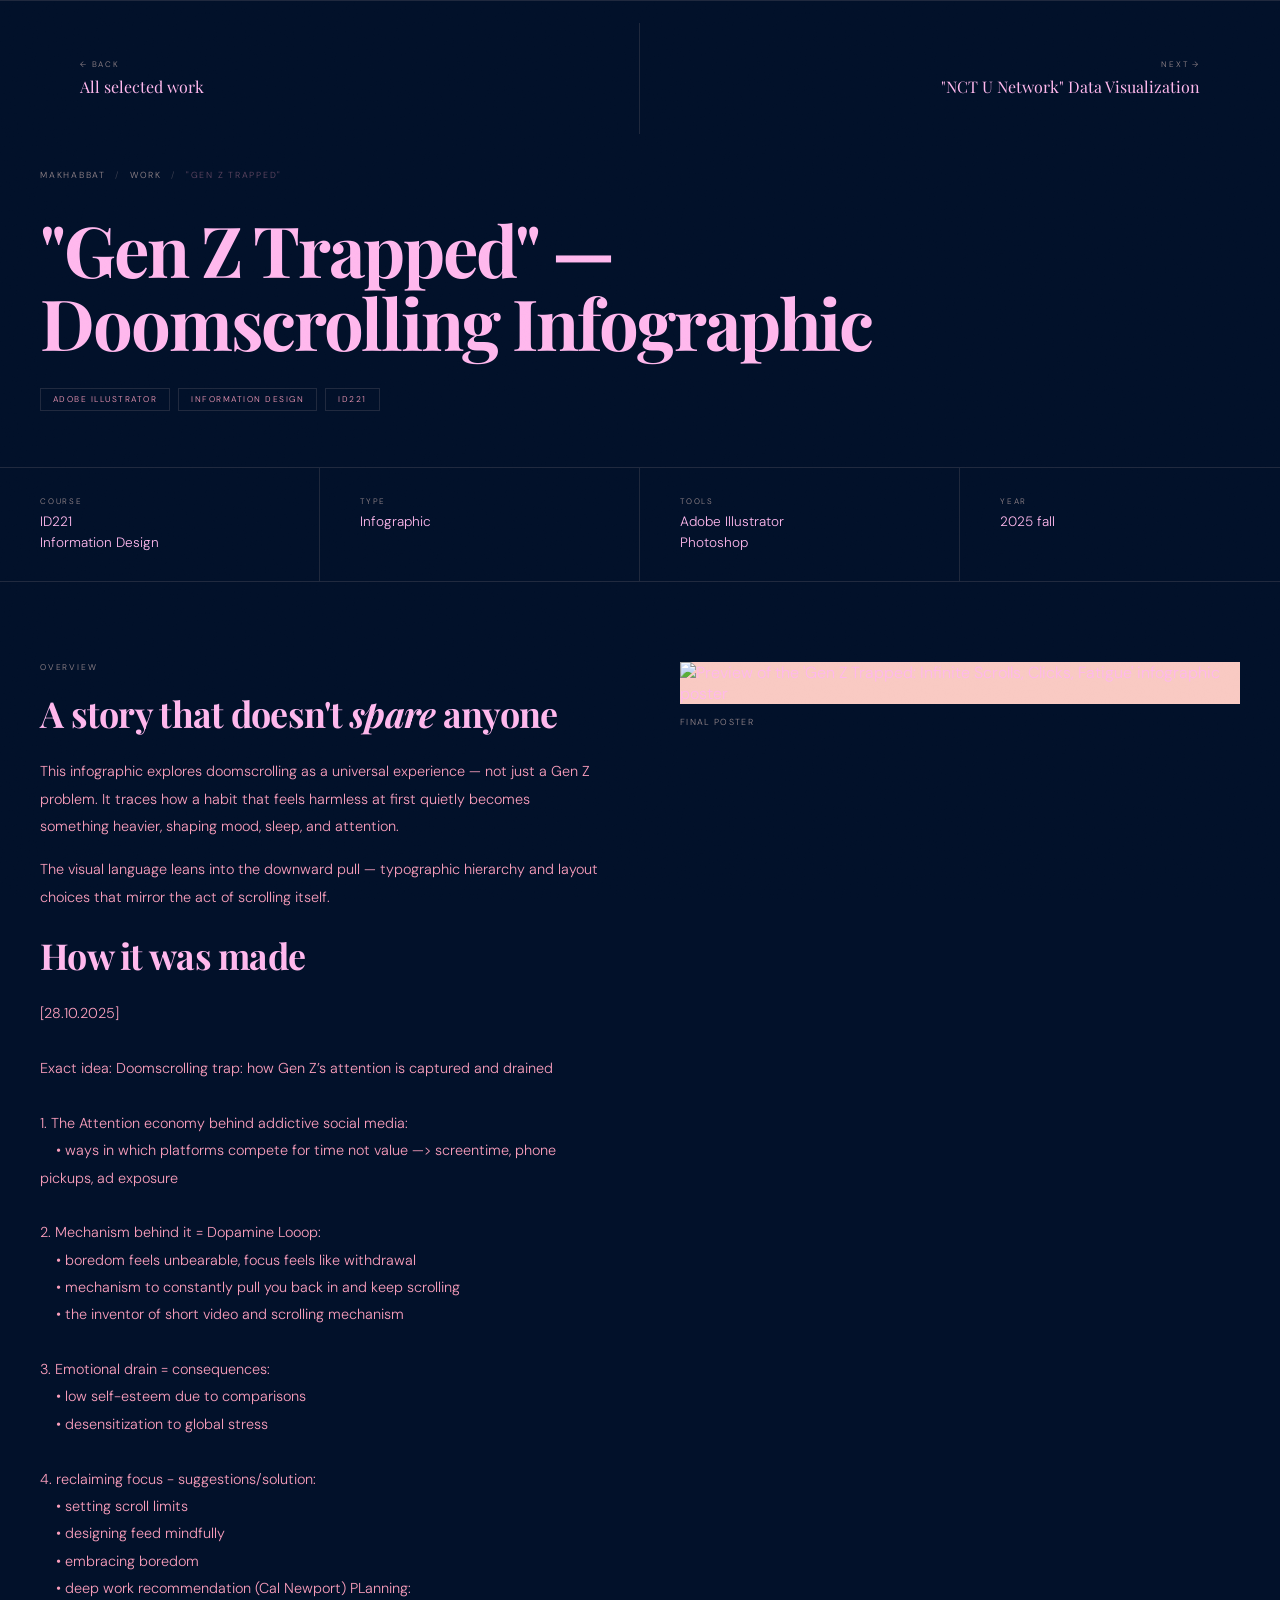
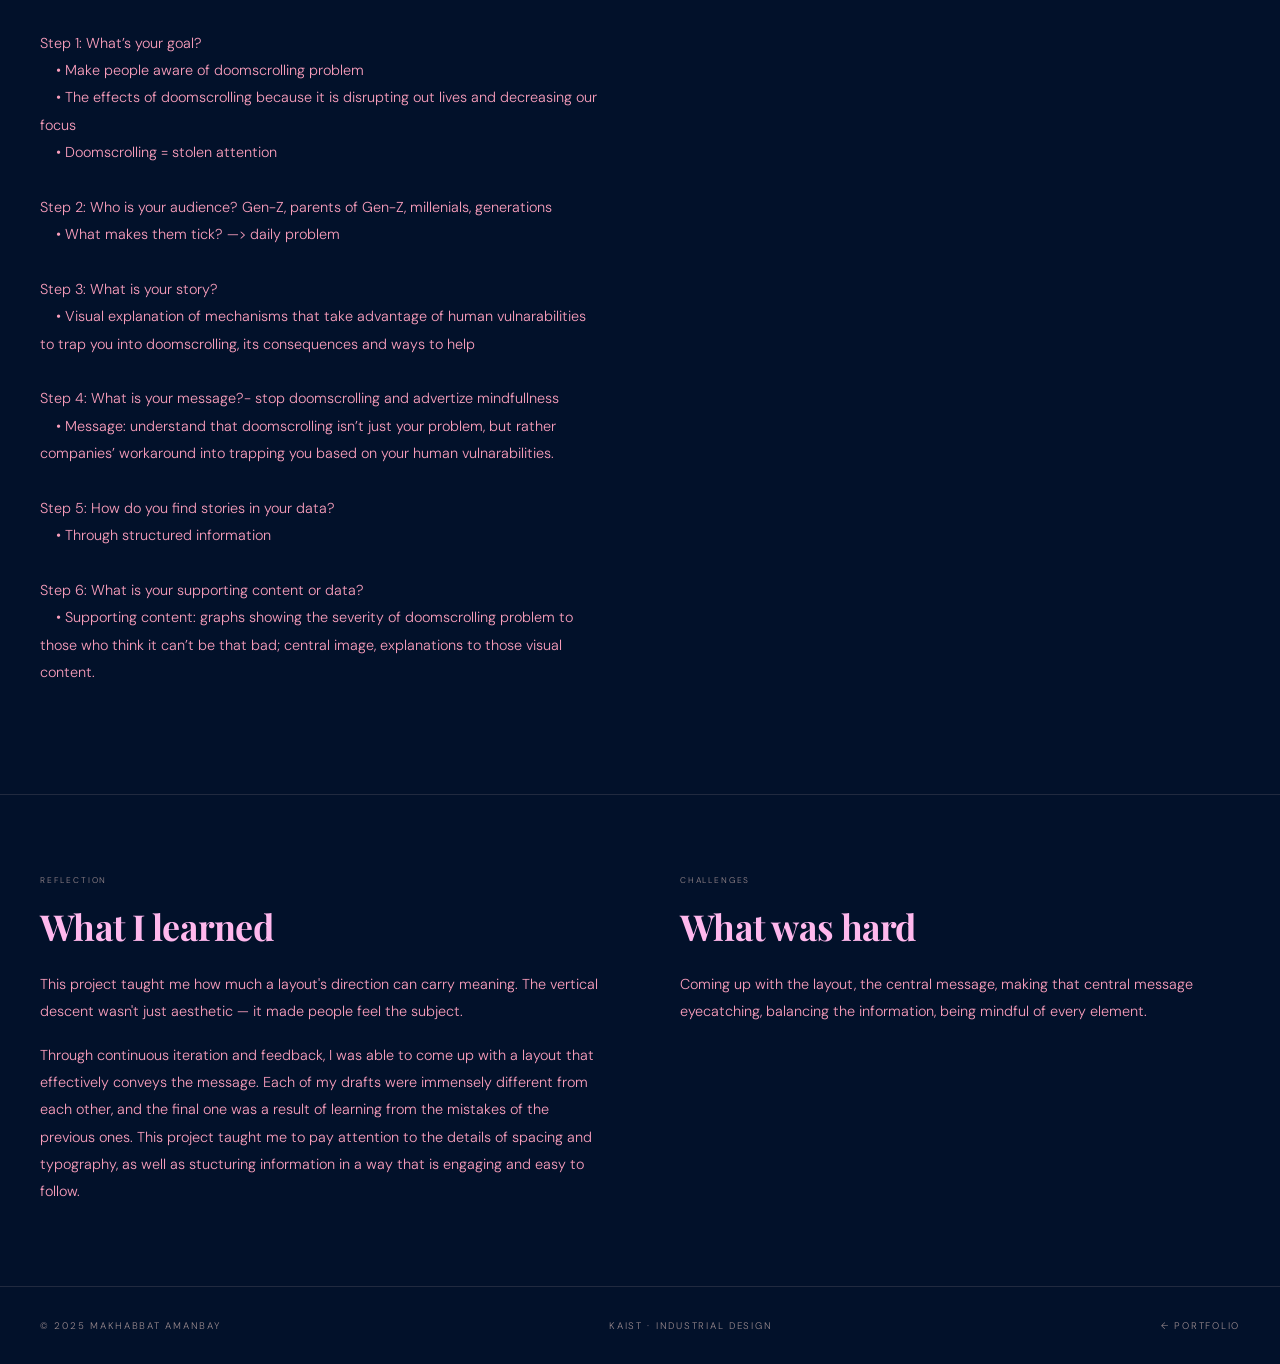
==== commit 65210a12: "changed styles" ====
--- a/project-genz-infographic.html
+++ b/project-genz-infographic.html
@@ -9,6 +9,19 @@
 <link href="https://fonts.googleapis.com/css2?family=Playfair+Display:ital,wght@0,400;0,700;0,900;1,400;1,700&family=DM+Sans:wght@200;300;400;500&family=DM+Mono:wght@300;400&display=swap" rel="stylesheet"/>
 <link rel="stylesheet" href="styles.css"/>
 <style>
+:root {
+  --bg:         #02112a;
+  --surface:    #f9cac3;
+  --surface2:   #e8e4c5;
+  --border:     rgba(255, 219, 209, 0.12);
+  --border-hi:  rgba(255, 219, 209, 0.22);
+  --white:      #ffb8ed;
+  --cream:      #ffb8ed;
+  --cream-dim:  #fa9ebc;
+  --muted:      rgba(255, 219, 209, 0.6);
+  --accent:     #fa9ebc;
+}
+
 /* ── Project page extras ── */
 .poster-full {
   width: 100%;
@@ -30,21 +43,26 @@
   padding: 8rem 2.5rem 3.5rem;
   border-bottom: 1px solid var(--border);
 }
+
 .proj-breadcrumb {
   display: flex; align-items: center; gap: 0.6rem;
   font-size: 0.55rem; letter-spacing: 0.2em; text-transform: uppercase;
   color: var(--muted); margin-bottom: 2rem;
 }
+
 .proj-breadcrumb a { color: var(--muted); text-decoration: none; transition: color .2s; }
 .proj-breadcrumb a:hover { color: var(--cream); }
 .proj-breadcrumb span { opacity: 0.4; }
+
 .proj-title {
   font-family: 'Playfair Display', serif;
   font-size: clamp(2.2rem, 5.5vw, 5rem); font-weight: 700;
   color: var(--white); letter-spacing: -0.03em; line-height: 1.05;
   max-width: 860px; margin-bottom: 1.75rem;
 }
+
 .proj-tools { display: flex; flex-wrap: wrap; gap: 0.5rem; }
+
 .proj-tool {
   font-size: 0.52rem; letter-spacing: 0.18em; text-transform: uppercase;
   color: var(--cream-dim); border: 1px solid var(--border);
@@ -56,10 +74,12 @@
   display: grid; grid-template-columns: repeat(4, 1fr);
   border-bottom: 1px solid var(--border);
 }
+
 .proj-meta-cell {
   padding: 1.75rem 2.5rem;
   border-right: 1px solid var(--border);
 }
+
 .proj-meta-cell:last-child { border-right: none; }
 .proj-meta-label { font-size: 0.5rem; letter-spacing: 0.22em; text-transform: uppercase; color: var(--muted); margin-bottom: 0.4rem; }
 .proj-meta-val { font-size: 0.85rem; color: var(--cream); line-height: 1.5; }
@@ -68,11 +88,13 @@
 .proj-section { padding: 5rem 2.5rem; border-bottom: 1px solid var(--border); }
 .proj-section:last-of-type { border-bottom: none; }
 .proj-eyebrow { font-size: 0.52rem; letter-spacing: 0.22em; text-transform: uppercase; color: var(--muted); margin-bottom: 1.25rem; }
+
 .proj-heading {
   font-family: 'Playfair Display', serif;
   font-size: clamp(1.5rem, 2.8vw, 2.4rem); font-weight: 700;
   color: var(--white); letter-spacing: -0.02em; line-height: 1.15; margin-bottom: 1.5rem;
 }
+
 .proj-heading em { font-style: italic; color: var(--cream); }
 .proj-body { font-size: 0.9rem; color: var(--cream-dim); line-height: 1.9; max-width: 660px; }
 .proj-body p + p { margin-top: 1rem; }
@@ -88,6 +110,7 @@
   color: var(--muted); font-size: 0.55rem; letter-spacing: 0.18em;
   text-transform: uppercase; overflow: hidden;
 }
+
 .img-slot.tall { aspect-ratio: 2/3; }
 .img-slot.wide { aspect-ratio: 16/9; }
 .img-slot img { width: 100%; height: 100%; object-fit: cover; display: block; }
@@ -100,6 +123,7 @@
   gap: 1.75rem; align-items: start;
   padding: 1.5rem 0; border-top: 1px solid var(--border);
 }
+
 .process-step:last-child { border-bottom: 1px solid var(--border); }
 .ps-num { font-family: 'DM Mono', monospace; font-size: 0.58rem; color: var(--muted); padding-top: 0.1rem; }
 .ps-title { font-size: 0.82rem; color: var(--cream); margin-bottom: 0.3rem; }
@@ -110,11 +134,13 @@
   display: grid; grid-template-columns: 1fr 1fr;
   border-top: 1px solid var(--border);
 }
+
 .pfn-item {
   padding: 2.25rem 2.5rem; text-decoration: none; color: var(--cream);
   display: flex; flex-direction: column; gap: 0.5rem;
   transition: background .2s;
 }
+
 .pfn-item:first-child { border-right: 1px solid var(--border); }
 .pfn-item:hover { background: var(--surface); }
 .pfn-dir { font-size: 0.5rem; letter-spacing: 0.22em; text-transform: uppercase; color: var(--muted); }
@@ -137,34 +163,15 @@
 <body>
 
 <!-- NAV -->
-<!-- <nav id="nav">
-  <a href="portfolio.html" class="nav-logo">Makhabbat</a>
-  <div class="nav-right">
-    <ul class="nav-links">
-      <li><a href="portfolio.html#about">About</a></li>
-      <li><a href="portfolio.html#projects">Work</a></li>
-      <li><a href="portfolio.html#contact">Contact</a></li>
-    </ul>
-    <a href="portfolio.html#projects" class="status-pill">← All work</a>
-  </div>
-</nav> -->
-<!-- <nav id="nav">
-  <a href="portfolio.html" class="nav-logo">Makhabbat</a>
-  <ul class="nav-links">
-    <li><a href="portfolio.html#about">About</a></li>
-    <li><a href="portfolio.html#projects">Work</a></li>
-    <li><a href="portfolio.html#contact">Contact</a></li>
-  </ul>
-  <a href="portfolio.html#projects" class="status-pill">← All work</a>
-</nav> -->
+
 
 <!-- HERO -->
 <header class="proj-hero">
   <div class="proj-meta-label"></div>
   <div class="proj-breadcrumb">
-    <a href="index.html">Makhabbat</a>
+    <a href="/portfolio-website/">Makhabbat</a>
     <span>/</span>
-    <a href="index.html#projects">Work</a>
+    <a href="/portfolio-website/#projects">Work</a>
     <span>/</span>
     <span style="color:var(--cream-dim)">"Gen Z Trapped"</span>
   </div>
@@ -338,11 +345,11 @@
 
 <!-- PREV / NEXT -->
 <nav class="proj-footer-nav">
-  <a href="index.html#projects" class="pfn-item">
+  <a href="/portfolio-website/#projects" class="pfn-item">
     <span class="pfn-dir">← Back</span>
     <span class="pfn-title">All selected work</span>
   </a>
-  <a href="project-nct-network.html" class="pfn-item pfn-next">
+  <a href="/portfolio-website/project-nct-network.html" class="pfn-item pfn-next">
     <span class="pfn-dir">Next →</span>
     <span class="pfn-title">"NCT U Network" Data Visualization</span>
   </a>
@@ -351,7 +358,7 @@
 <footer>
   <span>© 2025 Makhabbat Amanbay</span>
   <span>KAIST · Industrial Design</span>
-  <a href="portfolio.html">← Portfolio</a>
+  <a href="/portfolio-website/">← Portfolio</a>
 </footer>
 
 <script src="script.js"></script>
